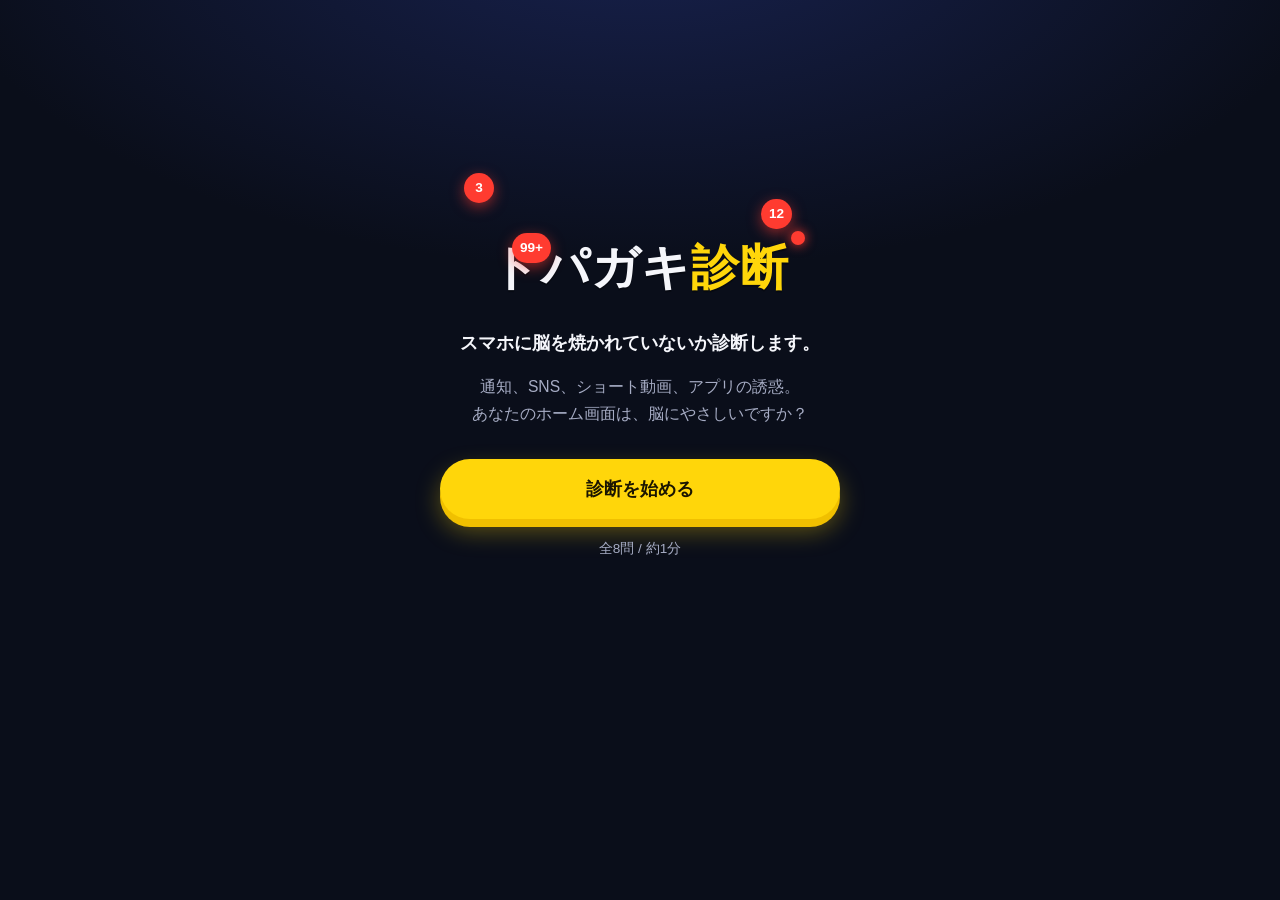
==== index.html @ aaf5a548 "ドパガキ診断: 初回リリース スマホ依存を診断する1ページ完結の診断サイト。  Co-Authored-By: Claude Opus 4.8 (1M context) <noreply@anthro" ====
<!DOCTYPE html>
<html lang="ja">
<head>
  <meta charset="UTF-8" />
  <meta name="viewport" content="width=device-width, initial-scale=1.0" />
  <title>ドパガキ診断 | スマホに脳を焼かれていないか診断</title>
  <meta name="description" content="スマホ依存・通知疲れ・SNS中毒・ドパミン過多を軽いノリで診断。8問であなたのホーム画面が脳にやさしいか診断します。" />
  <link rel="stylesheet" href="style.css" />
</head>
<body>
  <div class="phone-frame">
    <main class="app" id="app">

      <!-- スタート画面 -->
      <section class="screen screen--start is-active" id="screen-start">
        <div class="badge-deco" aria-hidden="true">
          <span class="badge badge--1">3</span>
          <span class="badge badge--2">12</span>
          <span class="badge badge--3">99+</span>
        </div>

        <h1 class="title">
          ドパガキ<span class="title__accent">診断</span>
        </h1>
        <p class="main-copy">スマホに脳を焼かれていないか診断します。</p>
        <p class="sub-copy">
          通知、SNS、ショート動画、アプリの誘惑。<br />
          あなたのホーム画面は、脳にやさしいですか？
        </p>

        <button class="btn btn--primary" id="start-btn" type="button">
          診断を始める
        </button>

        <p class="meta-note">全8問 / 約1分</p>
      </section>

      <!-- 質問画面 -->
      <section class="screen screen--quiz" id="screen-quiz" hidden>
        <div class="quiz-header">
          <div class="progress" role="progressbar" aria-label="診断の進捗" aria-valuemin="0" aria-valuemax="8" aria-valuenow="1">
            <div class="progress__bar" id="progress-bar"></div>
          </div>
          <p class="quiz-count">
            <span id="current-num">1</span> / <span id="total-num">8</span>
          </p>
        </div>

        <div class="card" id="question-card">
          <p class="card__q-label">Q<span id="q-label-num">1</span></p>
          <h2 class="card__question" id="question-text" aria-live="polite"></h2>

          <div class="options" id="options" role="group" aria-label="選択肢"></div>
        </div>
      </section>

      <!-- 結果画面 -->
      <section class="screen screen--result" id="screen-result" hidden>
        <div class="result-card" id="result-card">
          <p class="result-card__label">あなたは…</p>
          <h2 class="result-card__name" id="result-name"></h2>
          <p class="result-card__score">
            <span id="result-score">0</span><span class="result-card__score-max"> / 24点</span>
          </p>
          <p class="result-card__body" id="result-body"></p>

          <div class="advice">
            <h3 class="advice__title">📵 改善アドバイス</h3>
            <ul class="advice__list" id="advice-list"></ul>
          </div>
        </div>

        <div class="result-actions">
          <button class="btn btn--share" id="share-btn" type="button">
            Xで結果をシェア
          </button>
          <button class="btn btn--retry" id="retry-btn" type="button">
            もう一度診断する
          </button>
        </div>

        <p class="result-hash">#ドパガキ診断</p>
      </section>

    </main>
  </div>

  <script src="script.js"></script>
</body>
</html>
---- style.css ----
/* ============================================
   ドパガキ診断 - style.css
   スマホファースト / レスポンシブ
   ============================================ */

:root {
  --bg: #0a0e1a;          /* 黒〜濃いネイビー背景 */
  --bg-2: #111933;        /* カード背景 */
  --bg-3: #1a2547;        /* 一段明るいパネル */
  --accent: #ffd60a;      /* 黄色メインアクセント */
  --accent-dark: #f0c000;
  --danger: #ff3b30;      /* 赤い通知バッジ */
  --text: #f5f6fb;
  --text-dim: #a6acc4;
  --radius: 18px;
  --shadow: 0 10px 30px rgba(0, 0, 0, 0.45);
}

* {
  box-sizing: border-box;
  margin: 0;
  padding: 0;
}

html, body {
  height: 100%;
}

body {
  font-family: "Hiragino Kaku Gothic ProN", "Hiragino Sans", "Noto Sans JP",
    -apple-system, BlinkMacSystemFont, "Segoe UI", Roboto, sans-serif;
  background:
    radial-gradient(1200px 600px at 50% -10%, #182250 0%, transparent 60%),
    var(--bg);
  color: var(--text);
  min-height: 100%;
  display: flex;
  align-items: center;
  justify-content: center;
  padding: 16px;
  line-height: 1.7;
  -webkit-font-smoothing: antialiased;
}

/* スマホっぽい枠 */
.phone-frame {
  width: 100%;
  max-width: 440px;
}

.app {
  position: relative;
  width: 100%;
  min-height: 70vh;
}

/* ============================================
   画面切り替え
   ============================================ */
.screen {
  width: 100%;
}

.screen[hidden] {
  display: none;
}

@keyframes fadeUp {
  from { opacity: 0; transform: translateY(14px); }
  to   { opacity: 1; transform: translateY(0); }
}

.is-active,
.screen:not([hidden]) {
  animation: fadeUp 0.35s ease both;
}

/* ============================================
   スタート画面
   ============================================ */
.screen--start {
  text-align: center;
  padding: 28px 20px 36px;
  position: relative;
}

.badge-deco {
  position: relative;
  height: 0;
}

.badge {
  position: absolute;
  display: inline-flex;
  align-items: center;
  justify-content: center;
  min-width: 30px;
  height: 30px;
  padding: 0 8px;
  background: var(--danger);
  color: #fff;
  font-weight: 800;
  font-size: 0.85rem;
  border-radius: 999px;
  box-shadow: 0 4px 14px rgba(255, 59, 48, 0.55);
  animation: pop 2.4s ease-in-out infinite;
}

.badge--1 { left: 6%;  top: 10px;  animation-delay: 0s; }
.badge--2 { right: 12%; top: 36px;  animation-delay: 0.6s; }
.badge--3 { left: 18%; top: 70px;  animation-delay: 1.2s; }

@keyframes pop {
  0%, 100% { transform: scale(1); }
  50%      { transform: scale(1.18); }
}

.title {
  font-size: 2.6rem;
  font-weight: 900;
  letter-spacing: 0.02em;
  margin: 64px 0 18px;
  text-shadow: 0 2px 0 rgba(0, 0, 0, 0.3);
}

.title__accent {
  color: var(--accent);
  position: relative;
}

.title__accent::after {
  content: "";
  position: absolute;
  top: -10px;
  right: -16px;
  width: 14px;
  height: 14px;
  background: var(--danger);
  border-radius: 50%;
  box-shadow: 0 0 12px var(--danger);
}

.main-copy {
  font-size: 1.15rem;
  font-weight: 700;
  margin-bottom: 16px;
}

.sub-copy {
  font-size: 0.98rem;
  color: var(--text-dim);
  margin-bottom: 32px;
}

.meta-note {
  margin-top: 18px;
  font-size: 0.85rem;
  color: var(--text-dim);
}

/* ============================================
   ボタン共通
   ============================================ */
.btn {
  display: inline-block;
  width: 100%;
  border: none;
  border-radius: 999px;
  font-size: 1.1rem;
  font-weight: 800;
  padding: 18px 20px;
  cursor: pointer;
  transition: transform 0.08s ease, box-shadow 0.15s ease, background 0.15s ease;
  -webkit-tap-highlight-color: transparent;
}

.btn:active {
  transform: scale(0.96);
}

.btn:focus-visible {
  outline: 3px solid var(--accent);
  outline-offset: 3px;
}

.btn--primary {
  background: var(--accent);
  color: #1a1500;
  box-shadow: 0 8px 0 var(--accent-dark), 0 12px 24px rgba(255, 214, 10, 0.35);
}

.btn--primary:active {
  box-shadow: 0 2px 0 var(--accent-dark), 0 6px 14px rgba(255, 214, 10, 0.35);
}

/* ============================================
   質問画面
   ============================================ */
.screen--quiz {
  padding: 12px 8px;
}

.quiz-header {
  display: flex;
  align-items: center;
  gap: 12px;
  margin-bottom: 18px;
  padding: 0 8px;
}

.progress {
  flex: 1;
  height: 12px;
  background: var(--bg-3);
  border-radius: 999px;
  overflow: hidden;
}

.progress__bar {
  height: 100%;
  width: 12.5%;
  background: linear-gradient(90deg, var(--accent), #ff9f0a);
  border-radius: 999px;
  transition: width 0.35s ease;
}

.quiz-count {
  font-size: 0.95rem;
  font-weight: 800;
  color: var(--text-dim);
  white-space: nowrap;
}

.quiz-count #current-num {
  color: var(--accent);
  font-size: 1.2rem;
}

.card {
  background: var(--bg-2);
  border: 1px solid rgba(255, 255, 255, 0.06);
  border-radius: var(--radius);
  padding: 26px 20px 24px;
  box-shadow: var(--shadow);
}

.card__q-label {
  display: inline-block;
  background: var(--accent);
  color: #1a1500;
  font-weight: 900;
  font-size: 0.9rem;
  padding: 4px 14px;
  border-radius: 999px;
  margin-bottom: 16px;
}

.card__question {
  font-size: 1.3rem;
  font-weight: 800;
  line-height: 1.5;
  margin-bottom: 22px;
}

/* 選択肢 */
.options {
  display: flex;
  flex-direction: column;
  gap: 12px;
}

.option {
  width: 100%;
  text-align: left;
  background: var(--bg-3);
  color: var(--text);
  border: 2px solid transparent;
  border-radius: 14px;
  padding: 16px 16px;
  font-size: 1.02rem;
  font-weight: 600;
  line-height: 1.45;
  cursor: pointer;
  transition: transform 0.08s ease, border-color 0.15s ease,
    background 0.15s ease, box-shadow 0.15s ease;
  -webkit-tap-highlight-color: transparent;
}

.option:hover {
  border-color: rgba(255, 214, 10, 0.5);
}

.option:active,
.option.is-pressed {
  transform: scale(0.97);
  background: var(--accent);
  color: #1a1500;
  border-color: var(--accent);
  box-shadow: 0 6px 18px rgba(255, 214, 10, 0.4);
}

.option:focus-visible {
  outline: 3px solid var(--accent);
  outline-offset: 2px;
}

/* ============================================
   結果画面
   ============================================ */
.screen--result {
  padding: 12px 8px 24px;
}

.result-card {
  background: linear-gradient(160deg, var(--bg-2), #0d1430);
  border: 2px solid var(--accent);
  border-radius: var(--radius);
  padding: 28px 22px;
  box-shadow: 0 0 0 4px rgba(255, 214, 10, 0.08), var(--shadow);
  text-align: center;
}

.result-card__label {
  color: var(--text-dim);
  font-weight: 700;
  margin-bottom: 8px;
}

.result-card__name {
  font-size: 2rem;
  font-weight: 900;
  color: var(--accent);
  letter-spacing: 0.02em;
  margin-bottom: 12px;
  text-shadow: 0 2px 14px rgba(255, 214, 10, 0.4);
}

.result-card__score {
  font-size: 1.6rem;
  font-weight: 900;
  margin-bottom: 18px;
}

.result-card__score-max {
  font-size: 1rem;
  font-weight: 700;
  color: var(--text-dim);
}

.result-card__body {
  font-size: 1rem;
  text-align: left;
  color: var(--text);
  background: rgba(0, 0, 0, 0.25);
  border-radius: 12px;
  padding: 16px;
  margin-bottom: 22px;
}

.advice {
  text-align: left;
}

.advice__title {
  font-size: 1.05rem;
  font-weight: 800;
  margin-bottom: 12px;
  color: var(--accent);
}

.advice__list {
  list-style: none;
}

.advice__list li {
  position: relative;
  padding-left: 26px;
  margin-bottom: 10px;
  font-size: 0.96rem;
  color: var(--text);
}

.advice__list li::before {
  content: "✓";
  position: absolute;
  left: 0;
  top: 0;
  color: var(--danger);
  font-weight: 900;
}

.result-actions {
  display: flex;
  flex-direction: column;
  gap: 12px;
  margin-top: 22px;
}

.btn--share {
  background: #000;
  color: #fff;
  border: 2px solid #fff;
}

.btn--share:active {
  background: #1a1a1a;
}

.btn--retry {
  background: var(--bg-3);
  color: var(--text);
}

.result-hash {
  text-align: center;
  margin-top: 18px;
  font-weight: 800;
  color: var(--accent);
  letter-spacing: 0.04em;
}

/* ============================================
   レスポンシブ（やや大きい画面）
   ============================================ */
@media (min-width: 480px) {
  .title { font-size: 3rem; }
  .card__question { font-size: 1.4rem; }
}
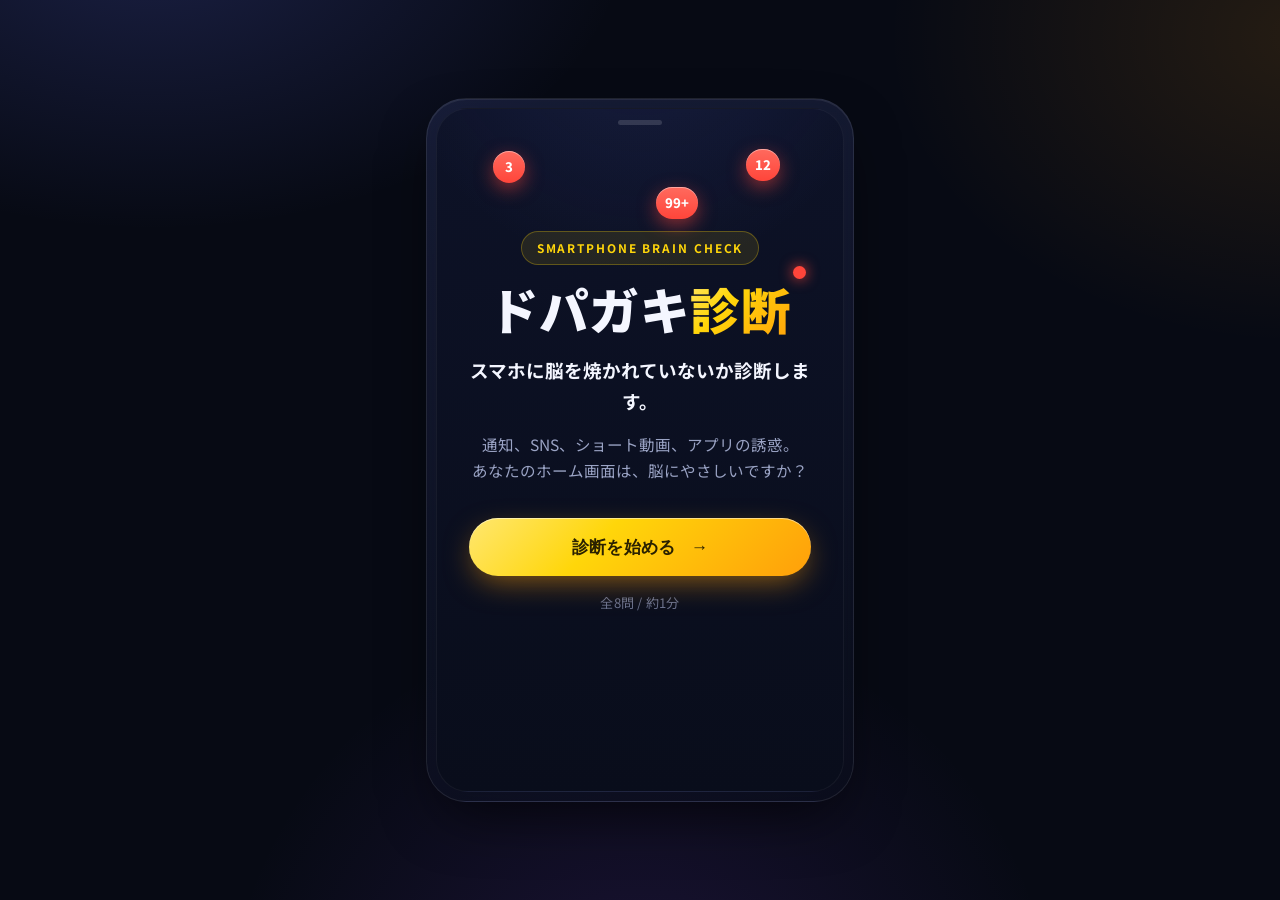
==== commit 2a2da7fa: "共有で結果画像を表示＋UI刷新＋僧侶の共有文を変更 - タイプ別シェアページ s/0-3.html を追加（結果画像OGPでSNSサムネ表示） - OGPカード og-result-*.jpg（120" ====
--- a/index.html
+++ b/index.html
@@ -5,6 +5,25 @@
   <meta name="viewport" content="width=device-width, initial-scale=1.0" />
   <title>ドパガキ診断 | スマホに脳を焼かれていないか診断</title>
   <meta name="description" content="スマホ依存・通知疲れ・SNS中毒・ドパミン過多を軽いノリで診断。8問であなたのホーム画面が脳にやさしいか診断します。" />
+
+  <!-- OGP / Twitterカード（SNSシェア時のサムネ表示） -->
+  <meta property="og:type" content="website" />
+  <meta property="og:title" content="ドパガキ診断 | スマホに脳を焼かれていないか診断" />
+  <meta property="og:description" content="通知、SNS、ショート動画、アプリの誘惑。あなたのホーム画面は、脳にやさしいですか？8問で診断。" />
+  <meta property="og:url" content="https://tmk4men.github.io/dopagaki-shindan/" />
+  <meta property="og:image" content="https://tmk4men.github.io/dopagaki-shindan/ogp.jpg" />
+  <meta property="og:image:type" content="image/jpeg" />
+  <meta property="og:image:width" content="1536" />
+  <meta property="og:image:height" content="1024" />
+  <meta property="og:site_name" content="ドパガキ診断" />
+  <meta name="twitter:card" content="summary_large_image" />
+  <meta name="twitter:title" content="ドパガキ診断 | スマホに脳を焼かれていないか診断" />
+  <meta name="twitter:description" content="通知、SNS、ショート動画、アプリの誘惑。あなたのホーム画面は、脳にやさしいですか？8問で診断。" />
+  <meta name="twitter:image" content="https://tmk4men.github.io/dopagaki-shindan/ogp.jpg" />
+
+  <link rel="preconnect" href="https://fonts.googleapis.com" />
+  <link rel="preconnect" href="https://fonts.gstatic.com" crossorigin />
+  <link href="https://fonts.googleapis.com/css2?family=Noto+Sans+JP:wght@400;500;700;900&display=swap" rel="stylesheet" />
   <link rel="stylesheet" href="style.css" />
 </head>
 <body>
@@ -19,6 +38,7 @@
           <span class="badge badge--3">99+</span>
         </div>
 
+        <span class="kicker">SMARTPHONE BRAIN CHECK</span>
         <h1 class="title">
           ドパガキ<span class="title__accent">診断</span>
         </h1>
@@ -47,6 +67,9 @@
         </div>
 
         <div class="card" id="question-card">
+          <button class="back-btn" id="back-btn" type="button" hidden aria-label="前の質問に戻る">
+            ← 戻る
+          </button>
           <p class="card__q-label">Q<span id="q-label-num">1</span></p>
           <h2 class="card__question" id="question-text" aria-live="polite"></h2>
 
@@ -56,22 +79,14 @@
 
       <!-- 結果画面 -->
       <section class="screen screen--result" id="screen-result" hidden>
-        <div class="result-card" id="result-card">
-          <p class="result-card__label">あなたは…</p>
-          <h2 class="result-card__name" id="result-name"></h2>
-          <p class="result-card__score">
-            <span id="result-score">0</span><span class="result-card__score-max"> / 24点</span>
-          </p>
-          <p class="result-card__body" id="result-body"></p>
-
-          <div class="advice">
-            <h3 class="advice__title">📵 改善アドバイス</h3>
-            <ul class="advice__list" id="advice-list"></ul>
-          </div>
+        <span class="result-type-tag" id="result-type-tag">YOUR TYPE</span>
+        <div class="result-image-wrap" id="result-card">
+          <img class="result-image" id="result-image" src="" alt="診断結果" />
         </div>
 
         <div class="result-actions">
           <button class="btn btn--share" id="share-btn" type="button">
+            <svg class="x-logo" viewBox="0 0 24 24" aria-hidden="true"><path d="M18.244 2.25h3.308l-7.227 8.26 8.502 11.24H16.17l-5.214-6.817L4.99 21.75H1.68l7.73-8.835L1.254 2.25H8.08l4.713 6.231zm-1.161 17.52h1.833L7.084 4.126H5.117z"/></svg>
             Xで結果をシェア
           </button>
           <button class="btn btn--retry" id="retry-btn" type="button">
--- a/style.css
+++ b/style.css
@@ -1,19 +1,33 @@
 /* ============================================
    ドパガキ診断 - style.css
-   スマホファースト / レスポンシブ
+   スマホファースト / プレミアムダークUI
    ============================================ */
 
 :root {
-  --bg: #0a0e1a;          /* 黒〜濃いネイビー背景 */
-  --bg-2: #111933;        /* カード背景 */
-  --bg-3: #1a2547;        /* 一段明るいパネル */
-  --accent: #ffd60a;      /* 黄色メインアクセント */
-  --accent-dark: #f0c000;
-  --danger: #ff3b30;      /* 赤い通知バッジ */
-  --text: #f5f6fb;
-  --text-dim: #a6acc4;
-  --radius: 18px;
-  --shadow: 0 10px 30px rgba(0, 0, 0, 0.45);
+  /* 背景・サーフェス */
+  --bg: #070a14;
+  --bg-soft: #0c1124;
+  --surface: rgba(255, 255, 255, 0.045);
+  --surface-2: rgba(255, 255, 255, 0.07);
+  --border: rgba(255, 255, 255, 0.09);
+  --border-strong: rgba(255, 255, 255, 0.16);
+
+  /* アクセント */
+  --accent: #ffd60a;
+  --accent-2: #ff9f0a;
+  --accent-grad: linear-gradient(135deg, #ffe770 0%, #ffd60a 38%, #ff9f0a 100%);
+  --danger: #ff453a;
+
+  /* テキスト */
+  --text: #f4f6ff;
+  --text-dim: #9aa3c4;
+  --text-mute: #69718f;
+
+  /* 形状・影 */
+  --radius: 22px;
+  --radius-sm: 15px;
+  --shadow: 0 24px 60px -18px rgba(0, 0, 0, 0.75);
+  --shadow-soft: 0 12px 32px -12px rgba(0, 0, 0, 0.6);
 }
 
 * {
@@ -22,36 +36,70 @@
   padding: 0;
 }
 
-html, body {
+html,
+body {
   height: 100%;
 }
 
 body {
-  font-family: "Hiragino Kaku Gothic ProN", "Hiragino Sans", "Noto Sans JP",
+  font-family: "Noto Sans JP", "Hiragino Kaku Gothic ProN", "Hiragino Sans",
     -apple-system, BlinkMacSystemFont, "Segoe UI", Roboto, sans-serif;
   background:
-    radial-gradient(1200px 600px at 50% -10%, #182250 0%, transparent 60%),
+    radial-gradient(820px 520px at 12% -8%, rgba(96, 110, 240, 0.22), transparent 58%),
+    radial-gradient(760px 560px at 102% 4%, rgba(255, 159, 10, 0.12), transparent 55%),
+    radial-gradient(700px 720px at 50% 116%, rgba(132, 68, 232, 0.16), transparent 60%),
     var(--bg);
+  background-attachment: fixed;
   color: var(--text);
   min-height: 100%;
   display: flex;
   align-items: center;
   justify-content: center;
-  padding: 16px;
+  padding: 20px 16px;
   line-height: 1.7;
   -webkit-font-smoothing: antialiased;
-}
-
-/* スマホっぽい枠 */
+  text-rendering: optimizeLegibility;
+}
+
+/* ============================================
+   端末風フレーム
+   ============================================ */
 .phone-frame {
   width: 100%;
-  max-width: 440px;
+  max-width: 428px;
+  padding: 9px;
+  border-radius: 40px;
+  background: linear-gradient(165deg, rgba(34, 42, 80, 0.55), rgba(10, 14, 28, 0.6));
+  border: 1px solid var(--border);
+  box-shadow: var(--shadow), inset 0 1px 0 rgba(255, 255, 255, 0.08);
+  -webkit-backdrop-filter: blur(22px);
+  backdrop-filter: blur(22px);
 }
 
 .app {
   position: relative;
   width: 100%;
-  min-height: 70vh;
+  min-height: 76vh;
+  padding: 26px 14px 16px;
+  border-radius: 32px;
+  background:
+    radial-gradient(120% 80% at 50% -20%, rgba(86, 98, 210, 0.16), transparent 55%),
+    linear-gradient(180deg, #0d1227 0%, #090d1b 100%);
+  border: 1px solid rgba(255, 255, 255, 0.05);
+  overflow: hidden;
+}
+
+/* 上部のつまみ（モダンなシート風） */
+.app::before {
+  content: "";
+  position: absolute;
+  top: 11px;
+  left: 50%;
+  transform: translateX(-50%);
+  width: 44px;
+  height: 5px;
+  border-radius: 999px;
+  background: rgba(255, 255, 255, 0.14);
 }
 
 /* ============================================
@@ -66,13 +114,19 @@
 }
 
 @keyframes fadeUp {
-  from { opacity: 0; transform: translateY(14px); }
-  to   { opacity: 1; transform: translateY(0); }
+  from {
+    opacity: 0;
+    transform: translateY(16px);
+  }
+  to {
+    opacity: 1;
+    transform: translateY(0);
+  }
 }
 
 .is-active,
 .screen:not([hidden]) {
-  animation: fadeUp 0.35s ease both;
+  animation: fadeUp 0.45s cubic-bezier(0.22, 0.9, 0.3, 1) both;
 }
 
 /* ============================================
@@ -80,10 +134,11 @@
    ============================================ */
 .screen--start {
   text-align: center;
-  padding: 28px 20px 36px;
-  position: relative;
-}
-
+  padding: 14px 18px 30px;
+  position: relative;
+}
+
+/* 通知バッジ風の浮遊デコ */
 .badge-deco {
   position: relative;
   height: 0;
@@ -94,68 +149,105 @@
   display: inline-flex;
   align-items: center;
   justify-content: center;
-  min-width: 30px;
-  height: 30px;
-  padding: 0 8px;
-  background: var(--danger);
+  min-width: 32px;
+  height: 32px;
+  padding: 0 9px;
+  background: linear-gradient(180deg, #ff6a5e, var(--danger));
   color: #fff;
   font-weight: 800;
-  font-size: 0.85rem;
+  font-size: 0.82rem;
   border-radius: 999px;
-  box-shadow: 0 4px 14px rgba(255, 59, 48, 0.55);
-  animation: pop 2.4s ease-in-out infinite;
-}
-
-.badge--1 { left: 6%;  top: 10px;  animation-delay: 0s; }
-.badge--2 { right: 12%; top: 36px;  animation-delay: 0.6s; }
-.badge--3 { left: 18%; top: 70px;  animation-delay: 1.2s; }
+  box-shadow: 0 6px 18px rgba(255, 69, 58, 0.5),
+    inset 0 1px 0 rgba(255, 255, 255, 0.4);
+  animation: pop 2.6s ease-in-out infinite;
+}
+
+.badge--1 {
+  left: 7%;
+  top: 2px;
+  animation-delay: 0s;
+}
+.badge--2 {
+  right: 9%;
+  top: 0;
+  animation-delay: 0.7s;
+}
+.badge--3 {
+  right: 33%;
+  top: 38px;
+  animation-delay: 1.4s;
+}
 
 @keyframes pop {
-  0%, 100% { transform: scale(1); }
-  50%      { transform: scale(1.18); }
+  0%,
+  100% {
+    transform: scale(1) translateY(0);
+  }
+  50% {
+    transform: scale(1.16) translateY(-3px);
+  }
+}
+
+.kicker {
+  display: inline-block;
+  margin-top: 82px;
+  padding: 6px 15px;
+  font-size: 0.74rem;
+  font-weight: 700;
+  letter-spacing: 0.16em;
+  color: var(--accent);
+  background: rgba(255, 214, 10, 0.1);
+  border: 1px solid rgba(255, 214, 10, 0.28);
+  border-radius: 999px;
 }
 
 .title {
-  font-size: 2.6rem;
+  font-size: 2.75rem;
   font-weight: 900;
-  letter-spacing: 0.02em;
-  margin: 64px 0 18px;
-  text-shadow: 0 2px 0 rgba(0, 0, 0, 0.3);
+  letter-spacing: 0.01em;
+  line-height: 1.1;
+  margin: 16px 0 18px;
 }
 
 .title__accent {
-  color: var(--accent);
-  position: relative;
+  position: relative;
+  background: var(--accent-grad);
+  -webkit-background-clip: text;
+  background-clip: text;
+  -webkit-text-fill-color: transparent;
+  color: transparent;
 }
 
 .title__accent::after {
   content: "";
   position: absolute;
-  top: -10px;
-  right: -16px;
-  width: 14px;
-  height: 14px;
+  top: -6px;
+  right: -15px;
+  width: 13px;
+  height: 13px;
   background: var(--danger);
   border-radius: 50%;
-  box-shadow: 0 0 12px var(--danger);
+  box-shadow: 0 0 14px var(--danger);
+  animation: pop 2.6s ease-in-out infinite;
 }
 
 .main-copy {
-  font-size: 1.15rem;
+  font-size: 1.16rem;
   font-weight: 700;
-  margin-bottom: 16px;
+  margin-bottom: 14px;
 }
 
 .sub-copy {
-  font-size: 0.98rem;
+  font-size: 0.97rem;
   color: var(--text-dim);
-  margin-bottom: 32px;
+  margin-bottom: 34px;
 }
 
 .meta-note {
-  margin-top: 18px;
-  font-size: 0.85rem;
-  color: var(--text-dim);
+  margin-top: 16px;
+  font-size: 0.82rem;
+  color: var(--text-mute);
+  letter-spacing: 0.02em;
 }
 
 /* ============================================
@@ -166,16 +258,18 @@
   width: 100%;
   border: none;
   border-radius: 999px;
-  font-size: 1.1rem;
+  font-size: 1.08rem;
   font-weight: 800;
-  padding: 18px 20px;
+  letter-spacing: 0.02em;
+  padding: 17px 20px;
   cursor: pointer;
-  transition: transform 0.08s ease, box-shadow 0.15s ease, background 0.15s ease;
+  transition: transform 0.12s cubic-bezier(0.3, 0.8, 0.3, 1),
+    box-shadow 0.2s ease, filter 0.2s ease;
   -webkit-tap-highlight-color: transparent;
 }
 
 .btn:active {
-  transform: scale(0.96);
+  transform: scale(0.965);
 }
 
 .btn:focus-visible {
@@ -184,119 +278,202 @@
 }
 
 .btn--primary {
-  background: var(--accent);
-  color: #1a1500;
-  box-shadow: 0 8px 0 var(--accent-dark), 0 12px 24px rgba(255, 214, 10, 0.35);
-}
-
-.btn--primary:active {
-  box-shadow: 0 2px 0 var(--accent-dark), 0 6px 14px rgba(255, 214, 10, 0.35);
+  position: relative;
+  color: #2a2100;
+  background: var(--accent-grad);
+  box-shadow: 0 10px 30px -6px rgba(255, 159, 10, 0.55),
+    inset 0 1px 0 rgba(255, 255, 255, 0.5);
+}
+
+.btn--primary::after {
+  content: "→";
+  margin-left: 10px;
+  font-weight: 900;
+}
+
+.btn--primary:hover {
+  filter: brightness(1.05);
+  box-shadow: 0 14px 38px -6px rgba(255, 159, 10, 0.7),
+    inset 0 1px 0 rgba(255, 255, 255, 0.5);
 }
 
 /* ============================================
    質問画面
    ============================================ */
 .screen--quiz {
-  padding: 12px 8px;
+  padding: 6px 6px 4px;
 }
 
 .quiz-header {
   display: flex;
   align-items: center;
-  gap: 12px;
-  margin-bottom: 18px;
-  padding: 0 8px;
+  gap: 13px;
+  margin-bottom: 20px;
+  padding: 0 6px;
 }
 
 .progress {
   flex: 1;
-  height: 12px;
-  background: var(--bg-3);
+  height: 10px;
+  background: rgba(255, 255, 255, 0.07);
   border-radius: 999px;
   overflow: hidden;
+  box-shadow: inset 0 1px 2px rgba(0, 0, 0, 0.4);
 }
 
 .progress__bar {
   height: 100%;
   width: 12.5%;
-  background: linear-gradient(90deg, var(--accent), #ff9f0a);
+  background: var(--accent-grad);
   border-radius: 999px;
-  transition: width 0.35s ease;
+  box-shadow: 0 0 12px rgba(255, 184, 10, 0.6);
+  transition: width 0.45s cubic-bezier(0.22, 0.9, 0.3, 1);
 }
 
 .quiz-count {
-  font-size: 0.95rem;
+  font-size: 0.92rem;
   font-weight: 800;
-  color: var(--text-dim);
+  color: var(--text-mute);
   white-space: nowrap;
 }
 
 .quiz-count #current-num {
   color: var(--accent);
-  font-size: 1.2rem;
+  font-size: 1.22rem;
 }
 
 .card {
-  background: var(--bg-2);
-  border: 1px solid rgba(255, 255, 255, 0.06);
+  position: relative;
+  background: linear-gradient(180deg, var(--surface-2), var(--surface));
+  border: 1px solid var(--border);
   border-radius: var(--radius);
-  padding: 26px 20px 24px;
-  box-shadow: var(--shadow);
+  padding: 24px 19px 22px;
+  box-shadow: var(--shadow-soft);
+  -webkit-backdrop-filter: blur(8px);
+  backdrop-filter: blur(8px);
+}
+
+/* 戻るボタン */
+.back-btn {
+  background: transparent;
+  border: none;
+  color: var(--text-mute);
+  font-size: 0.9rem;
+  font-weight: 700;
+  padding: 4px 4px 12px;
+  margin: -4px 0 2px;
+  cursor: pointer;
+  -webkit-tap-highlight-color: transparent;
+  transition: color 0.15s ease, transform 0.1s ease;
+}
+
+.back-btn[hidden] {
+  display: none;
+}
+
+.back-btn:hover {
+  color: var(--accent);
+}
+
+.back-btn:active {
+  transform: scale(0.94);
+}
+
+.back-btn:focus-visible {
+  outline: 3px solid var(--accent);
+  outline-offset: 2px;
+  border-radius: 8px;
 }
 
 .card__q-label {
   display: inline-block;
-  background: var(--accent);
-  color: #1a1500;
+  background: var(--accent-grad);
+  color: #2a2100;
   font-weight: 900;
-  font-size: 0.9rem;
-  padding: 4px 14px;
+  font-size: 0.86rem;
+  letter-spacing: 0.04em;
+  padding: 4px 15px;
   border-radius: 999px;
   margin-bottom: 16px;
+  box-shadow: 0 4px 14px -4px rgba(255, 159, 10, 0.6);
 }
 
 .card__question {
-  font-size: 1.3rem;
+  font-size: 1.32rem;
   font-weight: 800;
   line-height: 1.5;
   margin-bottom: 22px;
+  letter-spacing: 0.01em;
 }
 
 /* 選択肢 */
 .options {
   display: flex;
   flex-direction: column;
-  gap: 12px;
+  gap: 11px;
+  counter-reset: opt;
 }
 
 .option {
+  position: relative;
+  display: flex;
+  align-items: center;
+  gap: 13px;
   width: 100%;
   text-align: left;
-  background: var(--bg-3);
+  background: linear-gradient(180deg, rgba(255, 255, 255, 0.05), rgba(255, 255, 255, 0.018));
   color: var(--text);
-  border: 2px solid transparent;
-  border-radius: 14px;
-  padding: 16px 16px;
-  font-size: 1.02rem;
+  border: 1px solid var(--border);
+  border-radius: var(--radius-sm);
+  padding: 15px 16px;
+  font-size: 1rem;
   font-weight: 600;
   line-height: 1.45;
   cursor: pointer;
-  transition: transform 0.08s ease, border-color 0.15s ease,
-    background 0.15s ease, box-shadow 0.15s ease;
+  transition: transform 0.12s ease, border-color 0.18s ease,
+    background 0.18s ease, box-shadow 0.18s ease;
   -webkit-tap-highlight-color: transparent;
 }
 
+/* A/B/C/D マーカー */
+.option::before {
+  counter-increment: opt;
+  content: counter(opt, upper-alpha);
+  flex: 0 0 auto;
+  display: inline-flex;
+  align-items: center;
+  justify-content: center;
+  width: 27px;
+  height: 27px;
+  border-radius: 9px;
+  background: rgba(255, 255, 255, 0.08);
+  border: 1px solid var(--border);
+  font-size: 0.82rem;
+  font-weight: 800;
+  color: var(--text-dim);
+  transition: all 0.18s ease;
+}
+
 .option:hover {
-  border-color: rgba(255, 214, 10, 0.5);
+  border-color: rgba(255, 214, 10, 0.45);
+  background: linear-gradient(180deg, rgba(255, 214, 10, 0.08), rgba(255, 255, 255, 0.02));
+  transform: translateY(-1px);
 }
 
 .option:active,
 .option.is-pressed {
-  transform: scale(0.97);
-  background: var(--accent);
-  color: #1a1500;
-  border-color: var(--accent);
-  box-shadow: 0 6px 18px rgba(255, 214, 10, 0.4);
+  transform: scale(0.985);
+  background: var(--accent-grad);
+  color: #2a2100;
+  border-color: transparent;
+  box-shadow: 0 10px 26px -8px rgba(255, 159, 10, 0.6);
+}
+
+.option.is-pressed::before,
+.option:active::before {
+  background: rgba(42, 33, 0, 0.18);
+  border-color: transparent;
+  color: #2a2100;
 }
 
 .option:focus-visible {
@@ -308,121 +485,162 @@
    結果画面
    ============================================ */
 .screen--result {
-  padding: 12px 8px 24px;
-}
-
-.result-card {
-  background: linear-gradient(160deg, var(--bg-2), #0d1430);
-  border: 2px solid var(--accent);
+  padding: 6px 6px 18px;
+}
+
+.result-type-tag {
+  display: block;
+  text-align: center;
+  font-size: 0.78rem;
+  font-weight: 700;
+  letter-spacing: 0.14em;
+  color: var(--text-mute);
+  margin-bottom: 12px;
+}
+
+/* 結果画像（タイプごとの1枚絵） */
+.result-image-wrap {
+  position: relative;
   border-radius: var(--radius);
-  padding: 28px 22px;
-  box-shadow: 0 0 0 4px rgba(255, 214, 10, 0.08), var(--shadow);
-  text-align: center;
-}
-
-.result-card__label {
-  color: var(--text-dim);
-  font-weight: 700;
-  margin-bottom: 8px;
-}
-
-.result-card__name {
-  font-size: 2rem;
-  font-weight: 900;
-  color: var(--accent);
-  letter-spacing: 0.02em;
-  margin-bottom: 12px;
-  text-shadow: 0 2px 14px rgba(255, 214, 10, 0.4);
-}
-
-.result-card__score {
-  font-size: 1.6rem;
-  font-weight: 900;
-  margin-bottom: 18px;
-}
-
-.result-card__score-max {
-  font-size: 1rem;
-  font-weight: 700;
-  color: var(--text-dim);
-}
-
-.result-card__body {
-  font-size: 1rem;
-  text-align: left;
-  color: var(--text);
-  background: rgba(0, 0, 0, 0.25);
-  border-radius: 12px;
-  padding: 16px;
-  margin-bottom: 22px;
-}
-
-.advice {
-  text-align: left;
-}
-
-.advice__title {
-  font-size: 1.05rem;
-  font-weight: 800;
-  margin-bottom: 12px;
-  color: var(--accent);
-}
-
-.advice__list {
-  list-style: none;
-}
-
-.advice__list li {
-  position: relative;
-  padding-left: 26px;
-  margin-bottom: 10px;
-  font-size: 0.96rem;
-  color: var(--text);
-}
-
-.advice__list li::before {
-  content: "✓";
-  position: absolute;
-  left: 0;
-  top: 0;
-  color: var(--danger);
-  font-weight: 900;
+  overflow: hidden;
+  line-height: 0;
+  border: 1px solid var(--border-strong);
+  box-shadow: 0 0 0 1px rgba(255, 214, 10, 0.12),
+    0 0 50px -14px var(--type-glow, rgba(255, 214, 10, 0.5)), var(--shadow);
+  animation: resultPop 0.6s cubic-bezier(0.18, 1.4, 0.4, 1) both;
+}
+
+/* タイプ別グロー */
+.result-image-wrap[data-type="0"] { --type-glow: rgba(94, 234, 212, 0.55); }
+.result-image-wrap[data-type="1"] { --type-glow: rgba(125, 211, 252, 0.55); }
+.result-image-wrap[data-type="2"] { --type-glow: rgba(255, 184, 76, 0.6); }
+.result-image-wrap[data-type="3"] { --type-glow: rgba(255, 92, 92, 0.65); }
+
+.result-image {
+  display: block;
+  width: 100%;
+  height: auto;
+}
+
+@keyframes resultPop {
+  0% {
+    opacity: 0;
+    transform: scale(0.86) translateY(12px);
+  }
+  60% {
+    opacity: 1;
+    transform: scale(1.02);
+  }
+  100% {
+    opacity: 1;
+    transform: scale(1) translateY(0);
+  }
 }
 
 .result-actions {
   display: flex;
   flex-direction: column;
-  gap: 12px;
+  gap: 11px;
   margin-top: 22px;
 }
 
 .btn--share {
+  display: inline-flex;
+  align-items: center;
+  justify-content: center;
+  gap: 9px;
   background: #000;
   color: #fff;
-  border: 2px solid #fff;
-}
-
-.btn--share:active {
-  background: #1a1a1a;
+  border: 1px solid rgba(255, 255, 255, 0.22);
+  box-shadow: var(--shadow-soft);
+}
+
+.btn--share .x-logo {
+  width: 18px;
+  height: 18px;
+  fill: #fff;
+}
+
+.btn--share:hover {
+  background: #15151a;
+  border-color: rgba(255, 255, 255, 0.4);
 }
 
 .btn--retry {
-  background: var(--bg-3);
+  background: var(--surface-2);
   color: var(--text);
+  border: 1px solid var(--border);
+}
+
+.btn--retry:hover {
+  background: var(--surface);
+  border-color: var(--border-strong);
 }
 
 .result-hash {
   text-align: center;
   margin-top: 18px;
   font-weight: 800;
-  color: var(--accent);
-  letter-spacing: 0.04em;
+  font-size: 0.95rem;
+  letter-spacing: 0.05em;
+  background: var(--accent-grad);
+  -webkit-background-clip: text;
+  background-clip: text;
+  -webkit-text-fill-color: transparent;
+  color: transparent;
 }
 
 /* ============================================
    レスポンシブ（やや大きい画面）
    ============================================ */
 @media (min-width: 480px) {
-  .title { font-size: 3rem; }
-  .card__question { font-size: 1.4rem; }
-}
+  .title {
+    font-size: 3.1rem;
+  }
+  .card__question {
+    font-size: 1.42rem;
+  }
+}
+
+/* ============================================
+   シェア用ランディング（s/N.html）
+   ============================================ */
+.screen--share {
+  padding: 8px 8px 22px;
+  text-align: center;
+}
+
+.share-line {
+  font-size: 1.08rem;
+  font-weight: 800;
+  line-height: 1.55;
+  margin: 20px 6px 6px;
+  letter-spacing: 0.01em;
+}
+
+.share-sub {
+  font-size: 0.9rem;
+  color: var(--text-dim);
+  margin-bottom: 24px;
+}
+
+.share-cta {
+  text-align: left;
+}
+
+.share-foot {
+  margin-top: 16px;
+  font-size: 0.8rem;
+  color: var(--text-mute);
+}
+
+/* モーション控えめ設定を尊重 */
+@media (prefers-reduced-motion: reduce) {
+  *,
+  *::before,
+  *::after {
+    animation-duration: 0.001ms !important;
+    animation-iteration-count: 1 !important;
+    transition-duration: 0.001ms !important;
+  }
+}
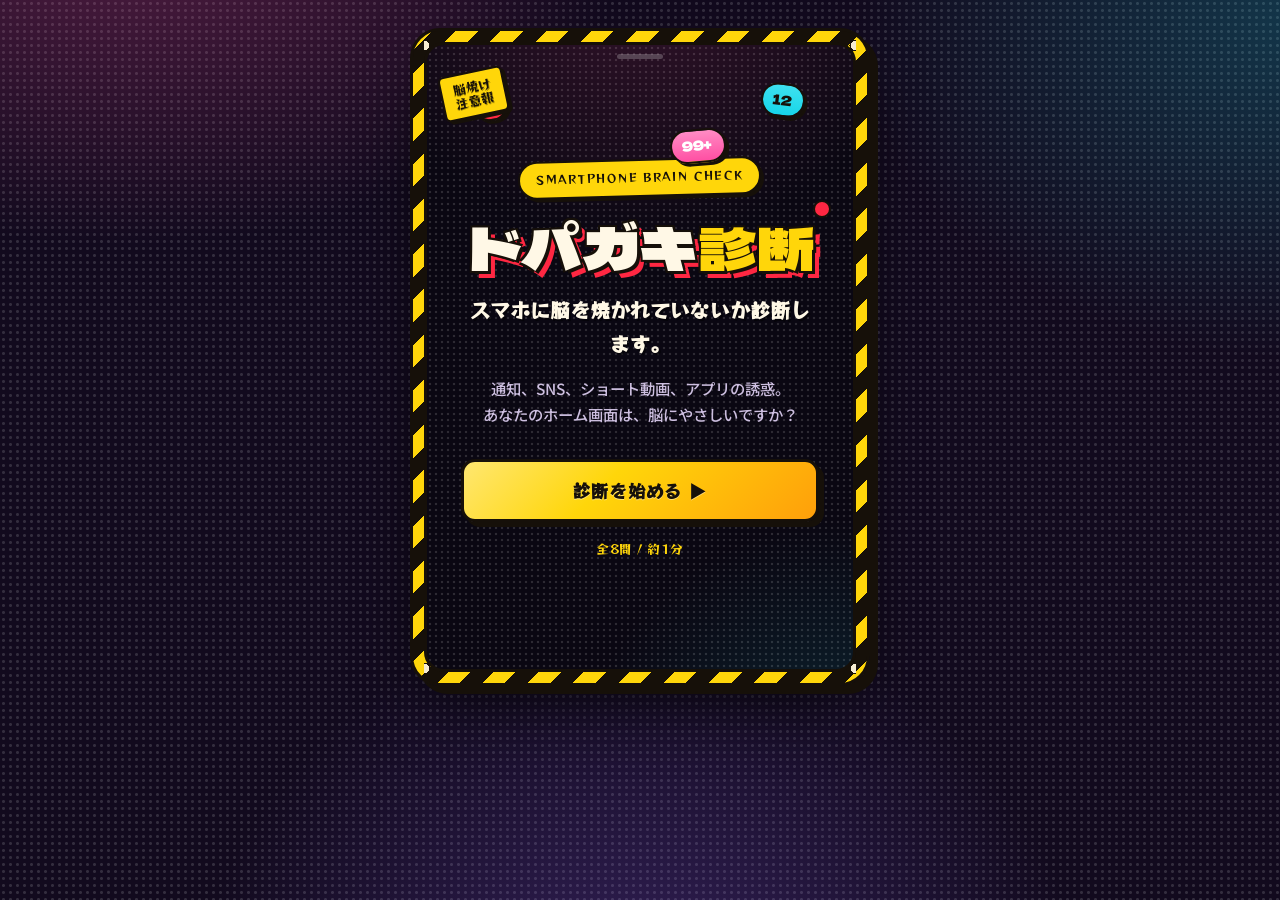
==== commit 470f2ad0: "結果画面にnote導線追加＋UIを劇画ハザード調に全面刷新＋レスポンシブ対応 - 「ドパガキ改善法はこちら」noteボタンを結果画面に追加 - 平面的UIを廃し、警告テープ・網点・厚塗りハードシャドウ" ====
--- a/index.html
+++ b/index.html
@@ -23,7 +23,7 @@
 
   <link rel="preconnect" href="https://fonts.googleapis.com" />
   <link rel="preconnect" href="https://fonts.gstatic.com" crossorigin />
-  <link href="https://fonts.googleapis.com/css2?family=Noto+Sans+JP:wght@400;500;700;900&display=swap" rel="stylesheet" />
+  <link href="https://fonts.googleapis.com/css2?family=Dela+Gothic+One&family=Reggae+One&family=RocknRoll+One&family=Noto+Sans+JP:wght@400;500;700;900&display=swap" rel="stylesheet" />
   <link rel="stylesheet" href="style.css" />
 </head>
 <body>
@@ -32,6 +32,7 @@
 
       <!-- スタート画面 -->
       <section class="screen screen--start is-active" id="screen-start">
+        <span class="stamp stamp--warn" aria-hidden="true">脳焼け<br />注意報</span>
         <div class="badge-deco" aria-hidden="true">
           <span class="badge badge--1">3</span>
           <span class="badge badge--2">12</span>
@@ -89,6 +90,9 @@
             <svg class="x-logo" viewBox="0 0 24 24" aria-hidden="true"><path d="M18.244 2.25h3.308l-7.227 8.26 8.502 11.24H16.17l-5.214-6.817L4.99 21.75H1.68l7.73-8.835L1.254 2.25H8.08l4.713 6.231zm-1.161 17.52h1.833L7.084 4.126H5.117z"/></svg>
             Xで結果をシェア
           </button>
+          <a class="btn btn--note" href="https://note.com/ktomo_dev/n/n840410a45bac" target="_blank" rel="noopener">
+            ドパガキ改善法はこちら
+          </a>
           <button class="btn btn--retry" id="retry-btn" type="button">
             もう一度診断する
           </button>
--- a/style.css
+++ b/style.css
@@ -1,33 +1,57 @@
 /* ============================================
    ドパガキ診断 - style.css
-   スマホファースト / プレミアムダークUI
+   劇画ハザード・ポップ / マンガ的マキシマリズム
+   ＝ ごちゃごちゃ・厚塗り・警告テープ・網点
    ============================================ */
 
 :root {
-  /* 背景・サーフェス */
-  --bg: #070a14;
-  --bg-soft: #0c1124;
-  --surface: rgba(255, 255, 255, 0.045);
-  --surface-2: rgba(255, 255, 255, 0.07);
-  --border: rgba(255, 255, 255, 0.09);
-  --border-strong: rgba(255, 255, 255, 0.16);
-
-  /* アクセント */
-  --accent: #ffd60a;
-  --accent-2: #ff9f0a;
-  --accent-grad: linear-gradient(135deg, #ffe770 0%, #ffd60a 38%, #ff9f0a 100%);
-  --danger: #ff453a;
-
-  /* テキスト */
-  --text: #f4f6ff;
-  --text-dim: #9aa3c4;
-  --text-mute: #69718f;
-
-  /* 形状・影 */
-  --radius: 22px;
-  --radius-sm: 15px;
-  --shadow: 0 24px 60px -18px rgba(0, 0, 0, 0.75);
-  --shadow-soft: 0 12px 32px -12px rgba(0, 0, 0, 0.6);
+  /* ---- インク&紙（マンガ誌面） ---- */
+  --ink: #161009;          /* 太い黒インク（warm black） */
+  --ink-soft: #2b2114;
+  --paper: #f6ecd2;        /* クリーム紙 */
+  --paper-2: #fff8e6;
+  --paper-line: #e3d4ad;
+
+  /* ---- どぎついポップ色 ---- */
+  --hazard: #ffd60a;       /* 警告イエロー */
+  --hazard-2: #ff9f0a;     /* オレンジ */
+  --red: #ff2742;          /* 警告レッド */
+  --red-deep: #c40d24;
+  --cyan: #16d6e8;         /* 電子シアン */
+  --pink: #ff4fa3;         /* どぱみんピンク */
+  --purple: #8b5cf6;
+  --lime: #b6ff3c;
+
+  --accent: var(--hazard);
+  --accent-grad: linear-gradient(135deg, #ffe770 0%, #ffd60a 40%, #ff9f0a 100%);
+
+  /* ---- ダーク画面（端末の中身） ---- */
+  --scr-bg: #0a0712;
+  --scr-bg-2: #140a1f;
+  --text: #fff7ea;
+  --text-dim: #cdbfe0;
+  --text-mute: #8d7fa6;
+
+  /* ---- 形・影（厚みのある劇画シャドウ） ---- */
+  --radius: 18px;
+  --radius-sm: 13px;
+  --line: 3px;                                 /* 太い輪郭線 */
+  --hard: 5px 5px 0 var(--ink);               /* ハードシャドウ（ステッカー感） */
+  --hard-lg: 8px 8px 0 var(--ink);
+
+  /* ---- 反復パターン素材 ---- */
+  --tape: repeating-linear-gradient(-45deg,
+      var(--hazard) 0 16px, var(--ink) 16px 32px);
+  --tape-red: repeating-linear-gradient(-45deg,
+      var(--red) 0 16px, #1a1208 16px 32px);
+  --halftone-dark: radial-gradient(rgba(255, 255, 255, 0.14) 1.3px, transparent 1.6px);
+  --halftone-ink: radial-gradient(rgba(22, 16, 9, 0.16) 1.3px, transparent 1.6px);
+
+  --font-display: "Dela Gothic One", "Noto Sans JP", sans-serif;
+  --font-accent: "Reggae One", "Noto Sans JP", sans-serif;
+  --font-pop: "RocknRoll One", "Noto Sans JP", sans-serif;
+  --font-body: "Noto Sans JP", "Hiragino Kaku Gothic ProN", "Hiragino Sans",
+    -apple-system, BlinkMacSystemFont, "Segoe UI", Roboto, sans-serif;
 }
 
 * {
@@ -38,90 +62,104 @@
 
 html,
 body {
-  height: 100%;
+  min-height: 100%;
 }
 
 body {
-  font-family: "Noto Sans JP", "Hiragino Kaku Gothic ProN", "Hiragino Sans",
-    -apple-system, BlinkMacSystemFont, "Segoe UI", Roboto, sans-serif;
-  background:
-    radial-gradient(820px 520px at 12% -8%, rgba(96, 110, 240, 0.22), transparent 58%),
-    radial-gradient(760px 560px at 102% 4%, rgba(255, 159, 10, 0.12), transparent 55%),
-    radial-gradient(700px 720px at 50% 116%, rgba(132, 68, 232, 0.16), transparent 60%),
-    var(--bg);
-  background-attachment: fixed;
+  font-family: var(--font-body);
   color: var(--text);
-  min-height: 100%;
+  line-height: 1.7;
+  -webkit-font-smoothing: antialiased;
+  text-rendering: optimizeLegibility;
+
   display: flex;
   align-items: center;
   justify-content: center;
-  padding: 20px 16px;
-  line-height: 1.7;
-  -webkit-font-smoothing: antialiased;
-  text-rendering: optimizeLegibility;
-}
-
-/* ============================================
-   端末風フレーム
+  padding: clamp(8px, 3vw, 28px);
+
+  /* どぎついマンガ背景：放射グロー＋網点＋ベタ */
+  background-color: #120a1e;
+  background-image:
+    radial-gradient(900px 600px at 10% -10%, rgba(255, 79, 163, 0.28), transparent 56%),
+    radial-gradient(820px 620px at 102% 2%, rgba(22, 214, 232, 0.22), transparent 55%),
+    radial-gradient(760px 760px at 50% 118%, rgba(139, 92, 246, 0.30), transparent 60%),
+    var(--halftone-dark);
+  background-size: auto, auto, auto, 7px 7px;
+  background-attachment: fixed;
+}
+
+/* ============================================
+   端末風フレーム ＝ 警告テープで縁取り
    ============================================ */
 .phone-frame {
+  position: relative;
   width: 100%;
-  max-width: 428px;
-  padding: 9px;
-  border-radius: 40px;
-  background: linear-gradient(165deg, rgba(34, 42, 80, 0.55), rgba(10, 14, 28, 0.6));
-  border: 1px solid var(--border);
-  box-shadow: var(--shadow), inset 0 1px 0 rgba(255, 255, 255, 0.08);
-  -webkit-backdrop-filter: blur(22px);
-  backdrop-filter: blur(22px);
-}
+  max-width: 430px;
+  padding: clamp(8px, 2.4vw, 11px);
+  border-radius: 30px;
+  background: var(--tape);            /* 黄×黒のハザードテープ */
+  border: var(--line) solid var(--ink);
+  box-shadow: var(--hard-lg),
+    0 30px 70px -20px rgba(0, 0, 0, 0.8);
+}
+
+/* フレーム上下のリベット風ドット（左右に振り分け） */
+.phone-frame::before,
+.phone-frame::after {
+  content: "";
+  position: absolute;
+  left: 11px;
+  right: 11px;
+  height: 11px;
+  z-index: 3;
+  pointer-events: none;
+  background:
+    radial-gradient(circle at left center, var(--paper) 0 5px, var(--ink) 5px 6.5px, transparent 6.5px),
+    radial-gradient(circle at right center, var(--paper) 0 5px, var(--ink) 5px 6.5px, transparent 6.5px);
+  background-repeat: no-repeat;
+}
+.phone-frame::before { top: 9px; }
+.phone-frame::after  { bottom: 9px; }
 
 .app {
   position: relative;
   width: 100%;
-  min-height: 76vh;
-  padding: 26px 14px 16px;
-  border-radius: 32px;
-  background:
-    radial-gradient(120% 80% at 50% -20%, rgba(86, 98, 210, 0.16), transparent 55%),
-    linear-gradient(180deg, #0d1227 0%, #090d1b 100%);
-  border: 1px solid rgba(255, 255, 255, 0.05);
+  min-height: 74vh;
+  padding: clamp(20px, 5vw, 28px) clamp(12px, 4vw, 18px) clamp(14px, 4vw, 20px);
+  border-radius: 20px;
+  border: var(--line) solid var(--ink);
   overflow: hidden;
-}
-
-/* 上部のつまみ（モダンなシート風） */
+  background-color: var(--scr-bg);
+  background-image:
+    radial-gradient(130% 90% at 50% -18%, rgba(255, 79, 163, 0.20), transparent 55%),
+    radial-gradient(120% 80% at 100% 120%, rgba(22, 214, 232, 0.16), transparent 55%),
+    var(--halftone-dark);
+  background-size: auto, auto, 6px 6px;
+}
+
+/* シート風つまみ */
 .app::before {
   content: "";
   position: absolute;
-  top: 11px;
+  top: 9px;
   left: 50%;
   transform: translateX(-50%);
-  width: 44px;
+  width: 46px;
   height: 5px;
   border-radius: 999px;
-  background: rgba(255, 255, 255, 0.14);
+  background: rgba(255, 255, 255, 0.22);
+  z-index: 2;
 }
 
 /* ============================================
    画面切り替え
    ============================================ */
-.screen {
-  width: 100%;
-}
-
-.screen[hidden] {
-  display: none;
-}
+.screen { width: 100%; }
+.screen[hidden] { display: none; }
 
 @keyframes fadeUp {
-  from {
-    opacity: 0;
-    transform: translateY(16px);
-  }
-  to {
-    opacity: 1;
-    transform: translateY(0);
-  }
+  from { opacity: 0; transform: translateY(18px); }
+  to   { opacity: 1; transform: translateY(0); }
 }
 
 .is-active,
@@ -129,16 +167,34 @@
   animation: fadeUp 0.45s cubic-bezier(0.22, 0.9, 0.3, 1) both;
 }
 
+/* ステッカー風の斜めスタンプ（共通） */
+.stamp {
+  position: absolute;
+  z-index: 5;
+  font-family: var(--font-accent);
+  font-size: 0.82rem;
+  line-height: 1.05;
+  text-align: center;
+  color: var(--paper);
+  background: var(--red);
+  padding: 7px 11px;
+  border: 2.5px solid var(--ink);
+  border-radius: 6px;
+  box-shadow: 3px 3px 0 var(--ink);
+  text-shadow: 0 1px 0 rgba(0, 0, 0, 0.35);
+  pointer-events: none;
+}
+
 /* ============================================
    スタート画面
    ============================================ */
 .screen--start {
   text-align: center;
-  padding: 14px 18px 30px;
-  position: relative;
-}
-
-/* 通知バッジ風の浮遊デコ */
+  padding: clamp(8px, 3vw, 16px) clamp(6px, 3vw, 16px) 30px;
+  position: relative;
+}
+
+/* 通知バッジ風の浮遊デコ（ごちゃごちゃ感の主役） */
 .badge-deco {
   position: relative;
   height: 0;
@@ -149,268 +205,289 @@
   display: inline-flex;
   align-items: center;
   justify-content: center;
-  min-width: 32px;
-  height: 32px;
-  padding: 0 9px;
-  background: linear-gradient(180deg, #ff6a5e, var(--danger));
+  min-width: 34px;
+  height: 34px;
+  padding: 0 10px;
+  font-family: var(--font-display);
+  font-size: 0.86rem;
   color: #fff;
-  font-weight: 800;
-  font-size: 0.82rem;
-  border-radius: 999px;
-  box-shadow: 0 6px 18px rgba(255, 69, 58, 0.5),
-    inset 0 1px 0 rgba(255, 255, 255, 0.4);
+  background: linear-gradient(180deg, #ff6a5e, var(--red));
+  border: 2.5px solid var(--ink);
+  border-radius: 999px;
+  box-shadow: 3px 3px 0 var(--ink);
   animation: pop 2.6s ease-in-out infinite;
-}
-
-.badge--1 {
-  left: 7%;
-  top: 2px;
-  animation-delay: 0s;
-}
-.badge--2 {
-  right: 9%;
-  top: 0;
-  animation-delay: 0.7s;
-}
-.badge--3 {
-  right: 33%;
-  top: 38px;
-  animation-delay: 1.4s;
-}
+  z-index: 4;
+}
+
+.badge--1 { left: 3%;  top: -2px; transform: rotate(-8deg); animation-delay: 0s; }
+.badge--2 { right: 4%; top: -6px; transform: rotate(7deg);  animation-delay: 0.7s;
+  background: linear-gradient(180deg, #3ee0ef, var(--cyan)); color: var(--ink); }
+.badge--3 { right: 26%; top: 40px; transform: rotate(-5deg); animation-delay: 1.4s;
+  background: linear-gradient(180deg, #ff8cc4, var(--pink)); }
 
 @keyframes pop {
-  0%,
-  100% {
-    transform: scale(1) translateY(0);
-  }
-  50% {
-    transform: scale(1.16) translateY(-3px);
-  }
+  0%, 100% { transform: scale(1) translateY(0) rotate(var(--rot, 0deg)); }
+  50%      { transform: scale(1.16) translateY(-3px) rotate(var(--rot, 0deg)); }
+}
+
+/* スタート左上の警告スタンプ */
+.screen--start .stamp--warn {
+  top: -2px;
+  left: -4px;
+  transform: rotate(-12deg);
+  background: var(--hazard);
+  color: var(--ink);
 }
 
 .kicker {
   display: inline-block;
-  margin-top: 82px;
-  padding: 6px 15px;
-  font-size: 0.74rem;
-  font-weight: 700;
-  letter-spacing: 0.16em;
-  color: var(--accent);
-  background: rgba(255, 214, 10, 0.1);
-  border: 1px solid rgba(255, 214, 10, 0.28);
-  border-radius: 999px;
+  margin-top: 70px;
+  padding: 7px 16px;
+  font-family: var(--font-accent);
+  font-size: 0.72rem;
+  letter-spacing: 0.12em;
+  color: var(--ink);
+  background: var(--hazard);
+  border: 2.5px solid var(--ink);
+  border-radius: 999px;
+  box-shadow: 3px 3px 0 var(--ink);
+  transform: rotate(-1.5deg);
 }
 
 .title {
-  font-size: 2.75rem;
-  font-weight: 900;
-  letter-spacing: 0.01em;
-  line-height: 1.1;
-  margin: 16px 0 18px;
+  font-family: var(--font-display);
+  font-size: clamp(2.6rem, 13vw, 3.6rem);
+  font-weight: 400;
+  line-height: 1.02;
+  letter-spacing: 0.005em;
+  margin: 20px 0 18px;
+  color: var(--paper-2);
+  /* 多重アウトラインで劇画タイトル */
+  text-shadow:
+    3px 3px 0 var(--ink),
+    -2px -2px 0 var(--ink),
+    2px -2px 0 var(--ink),
+    -2px 2px 0 var(--ink),
+    7px 7px 0 var(--red);
 }
 
 .title__accent {
-  position: relative;
-  background: var(--accent-grad);
-  -webkit-background-clip: text;
-  background-clip: text;
-  -webkit-text-fill-color: transparent;
-  color: transparent;
+  color: var(--hazard);
+  position: relative;
 }
 
 .title__accent::after {
   content: "";
   position: absolute;
-  top: -6px;
-  right: -15px;
-  width: 13px;
-  height: 13px;
-  background: var(--danger);
+  top: -4px;
+  right: -16px;
+  width: 14px;
+  height: 14px;
+  background: var(--red);
+  border: 2.5px solid var(--ink);
   border-radius: 50%;
-  box-shadow: 0 0 14px var(--danger);
   animation: pop 2.6s ease-in-out infinite;
 }
 
 .main-copy {
-  font-size: 1.16rem;
+  font-family: var(--font-pop);
+  font-size: clamp(1.06rem, 4.6vw, 1.24rem);
   font-weight: 700;
   margin-bottom: 14px;
+  color: var(--paper-2);
+  text-shadow: 2px 2px 0 rgba(0, 0, 0, 0.5);
 }
 
 .sub-copy {
-  font-size: 0.97rem;
+  font-size: 0.96rem;
+  font-weight: 500;
   color: var(--text-dim);
-  margin-bottom: 34px;
+  margin-bottom: 32px;
 }
 
 .meta-note {
   margin-top: 16px;
-  font-size: 0.82rem;
-  color: var(--text-mute);
-  letter-spacing: 0.02em;
-}
-
-/* ============================================
-   ボタン共通
+  font-family: var(--font-accent);
+  font-size: 0.8rem;
+  color: var(--hazard);
+  letter-spacing: 0.04em;
+}
+
+/* ============================================
+   ボタン共通 ＝ 厚塗りステッカーボタン
    ============================================ */
 .btn {
   display: inline-block;
   width: 100%;
-  border: none;
-  border-radius: 999px;
-  font-size: 1.08rem;
-  font-weight: 800;
+  font-family: var(--font-pop);
+  font-size: clamp(1rem, 4.4vw, 1.1rem);
+  font-weight: 700;
   letter-spacing: 0.02em;
-  padding: 17px 20px;
+  padding: 16px 20px;
   cursor: pointer;
-  transition: transform 0.12s cubic-bezier(0.3, 0.8, 0.3, 1),
-    box-shadow 0.2s ease, filter 0.2s ease;
+  border: var(--line) solid var(--ink);
+  border-radius: 14px;
+  box-shadow: var(--hard);
+  transition: transform 0.1s cubic-bezier(0.3, 0.8, 0.3, 1),
+    box-shadow 0.1s ease, filter 0.2s ease;
   -webkit-tap-highlight-color: transparent;
 }
 
+.btn:hover { filter: brightness(1.04); }
+
+/* 押すと沈み込んでハードシャドウが消える */
 .btn:active {
-  transform: scale(0.965);
+  transform: translate(4px, 4px);
+  box-shadow: 1px 1px 0 var(--ink);
 }
 
 .btn:focus-visible {
-  outline: 3px solid var(--accent);
+  outline: 3px dashed var(--ink);
   outline-offset: 3px;
 }
 
 .btn--primary {
   position: relative;
-  color: #2a2100;
+  color: var(--ink);
   background: var(--accent-grad);
-  box-shadow: 0 10px 30px -6px rgba(255, 159, 10, 0.55),
-    inset 0 1px 0 rgba(255, 255, 255, 0.5);
+  text-shadow: 0 1px 0 rgba(255, 255, 255, 0.45);
 }
 
 .btn--primary::after {
-  content: "→";
-  margin-left: 10px;
-  font-weight: 900;
-}
-
-.btn--primary:hover {
-  filter: brightness(1.05);
-  box-shadow: 0 14px 38px -6px rgba(255, 159, 10, 0.7),
-    inset 0 1px 0 rgba(255, 255, 255, 0.5);
+  content: " ▶";
+  font-family: var(--font-display);
 }
 
 /* ============================================
    質問画面
    ============================================ */
-.screen--quiz {
-  padding: 6px 6px 4px;
-}
+.screen--quiz { padding: 4px 2px 4px; }
 
 .quiz-header {
   display: flex;
   align-items: center;
-  gap: 13px;
-  margin-bottom: 20px;
-  padding: 0 6px;
+  gap: 12px;
+  margin: 6px 0 18px;
+  padding: 0 4px;
 }
 
 .progress {
   flex: 1;
-  height: 10px;
-  background: rgba(255, 255, 255, 0.07);
+  height: 16px;
+  background: var(--scr-bg-2);
+  border: 2.5px solid var(--ink);
   border-radius: 999px;
   overflow: hidden;
-  box-shadow: inset 0 1px 2px rgba(0, 0, 0, 0.4);
+  box-shadow: inset 0 2px 3px rgba(0, 0, 0, 0.5);
 }
 
 .progress__bar {
   height: 100%;
   width: 12.5%;
   background: var(--accent-grad);
-  border-radius: 999px;
-  box-shadow: 0 0 12px rgba(255, 184, 10, 0.6);
+  background-image: var(--accent-grad),
+    repeating-linear-gradient(45deg, rgba(255, 255, 255, 0.25) 0 6px, transparent 6px 12px);
+  border-radius: 999px;
   transition: width 0.45s cubic-bezier(0.22, 0.9, 0.3, 1);
 }
 
 .quiz-count {
-  font-size: 0.92rem;
-  font-weight: 800;
-  color: var(--text-mute);
+  font-family: var(--font-display);
+  font-size: 0.86rem;
+  color: var(--text-dim);
   white-space: nowrap;
 }
 
 .quiz-count #current-num {
-  color: var(--accent);
-  font-size: 1.22rem;
+  color: var(--hazard);
+  font-size: 1.3rem;
+  text-shadow: 2px 2px 0 var(--ink);
 }
 
 .card {
   position: relative;
-  background: linear-gradient(180deg, var(--surface-2), var(--surface));
-  border: 1px solid var(--border);
+  background-color: var(--paper);
+  background-image: var(--halftone-ink);
+  background-size: 7px 7px;
+  border: var(--line) solid var(--ink);
   border-radius: var(--radius);
-  padding: 24px 19px 22px;
-  box-shadow: var(--shadow-soft);
-  -webkit-backdrop-filter: blur(8px);
-  backdrop-filter: blur(8px);
+  padding: 22px 18px 22px;
+  box-shadow: var(--hard-lg);
+  color: var(--ink);
+}
+
+/* カード上辺の警告テープ帯 */
+.card::before {
+  content: "";
+  position: absolute;
+  top: -3px;
+  left: 24px;
+  right: 24px;
+  height: 8px;
+  background: var(--tape);
+  border: 2.5px solid var(--ink);
+  border-radius: 999px;
+  transform: rotate(-1deg);
 }
 
 /* 戻るボタン */
 .back-btn {
-  background: transparent;
-  border: none;
-  color: var(--text-mute);
-  font-size: 0.9rem;
+  background: var(--paper-2);
+  border: 2.5px solid var(--ink);
+  color: var(--ink);
+  font-family: var(--font-pop);
+  font-size: 0.84rem;
   font-weight: 700;
-  padding: 4px 4px 12px;
-  margin: -4px 0 2px;
+  padding: 5px 12px;
+  margin: 4px 0 14px;
+  border-radius: 999px;
+  box-shadow: 2px 2px 0 var(--ink);
   cursor: pointer;
   -webkit-tap-highlight-color: transparent;
-  transition: color 0.15s ease, transform 0.1s ease;
-}
-
-.back-btn[hidden] {
-  display: none;
-}
-
-.back-btn:hover {
-  color: var(--accent);
-}
+  transition: transform 0.1s ease, box-shadow 0.1s ease;
+}
+
+.back-btn[hidden] { display: none; }
 
 .back-btn:active {
-  transform: scale(0.94);
+  transform: translate(2px, 2px);
+  box-shadow: 0 0 0 var(--ink);
 }
 
 .back-btn:focus-visible {
-  outline: 3px solid var(--accent);
+  outline: 3px dashed var(--ink);
   outline-offset: 2px;
-  border-radius: 8px;
 }
 
 .card__q-label {
   display: inline-block;
-  background: var(--accent-grad);
-  color: #2a2100;
-  font-weight: 900;
-  font-size: 0.86rem;
-  letter-spacing: 0.04em;
-  padding: 4px 15px;
+  font-family: var(--font-display);
+  background: var(--red);
+  color: var(--paper-2);
+  font-size: 0.9rem;
+  letter-spacing: 0.02em;
+  padding: 5px 16px;
+  border: 2.5px solid var(--ink);
   border-radius: 999px;
   margin-bottom: 16px;
-  box-shadow: 0 4px 14px -4px rgba(255, 159, 10, 0.6);
+  box-shadow: 3px 3px 0 var(--ink);
+  transform: rotate(-2deg);
 }
 
 .card__question {
-  font-size: 1.32rem;
-  font-weight: 800;
-  line-height: 1.5;
-  margin-bottom: 22px;
-  letter-spacing: 0.01em;
-}
-
-/* 選択肢 */
+  font-family: var(--font-pop);
+  font-size: clamp(1.24rem, 5.4vw, 1.46rem);
+  font-weight: 700;
+  line-height: 1.45;
+  margin-bottom: 20px;
+  color: var(--ink);
+}
+
+/* 選択肢 ＝ 紙のシールボタン */
 .options {
   display: flex;
   flex-direction: column;
-  gap: 11px;
+  gap: 12px;
   counter-reset: opt;
 }
 
@@ -421,21 +498,23 @@
   gap: 13px;
   width: 100%;
   text-align: left;
-  background: linear-gradient(180deg, rgba(255, 255, 255, 0.05), rgba(255, 255, 255, 0.018));
-  color: var(--text);
-  border: 1px solid var(--border);
+  background: var(--paper-2);
+  color: var(--ink);
+  border: 2.5px solid var(--ink);
   border-radius: var(--radius-sm);
-  padding: 15px 16px;
-  font-size: 1rem;
+  padding: 14px 15px;
+  font-family: var(--font-body);
+  font-size: clamp(0.95rem, 4vw, 1.02rem);
   font-weight: 600;
-  line-height: 1.45;
+  line-height: 1.4;
   cursor: pointer;
-  transition: transform 0.12s ease, border-color 0.18s ease,
-    background 0.18s ease, box-shadow 0.18s ease;
+  box-shadow: 3px 3px 0 var(--ink);
+  transition: transform 0.1s ease, box-shadow 0.1s ease,
+    background 0.15s ease, color 0.15s ease;
   -webkit-tap-highlight-color: transparent;
 }
 
-/* A/B/C/D マーカー */
+/* A/B/C/D マーカー（ベタ塗りタブ） */
 .option::before {
   counter-increment: opt;
   content: counter(opt, upper-alpha);
@@ -443,41 +522,38 @@
   display: inline-flex;
   align-items: center;
   justify-content: center;
-  width: 27px;
-  height: 27px;
-  border-radius: 9px;
-  background: rgba(255, 255, 255, 0.08);
-  border: 1px solid var(--border);
-  font-size: 0.82rem;
-  font-weight: 800;
-  color: var(--text-dim);
-  transition: all 0.18s ease;
+  width: 30px;
+  height: 30px;
+  border-radius: 8px;
+  background: var(--ink);
+  color: var(--hazard);
+  font-family: var(--font-display);
+  font-size: 0.86rem;
+  transition: all 0.15s ease;
 }
 
 .option:hover {
-  border-color: rgba(255, 214, 10, 0.45);
-  background: linear-gradient(180deg, rgba(255, 214, 10, 0.08), rgba(255, 255, 255, 0.02));
-  transform: translateY(-1px);
+  transform: translate(-1px, -1px);
+  box-shadow: 5px 5px 0 var(--ink);
+  background: #fffdf2;
 }
 
 .option:active,
 .option.is-pressed {
-  transform: scale(0.985);
-  background: var(--accent-grad);
-  color: #2a2100;
-  border-color: transparent;
-  box-shadow: 0 10px 26px -8px rgba(255, 159, 10, 0.6);
+  transform: translate(3px, 3px);
+  background: var(--hazard);
+  color: var(--ink);
+  box-shadow: 0 0 0 var(--ink);
 }
 
 .option.is-pressed::before,
 .option:active::before {
-  background: rgba(42, 33, 0, 0.18);
-  border-color: transparent;
-  color: #2a2100;
+  background: var(--red);
+  color: var(--paper-2);
 }
 
 .option:focus-visible {
-  outline: 3px solid var(--accent);
+  outline: 3px dashed var(--ink);
   outline-offset: 2px;
 }
 
@@ -485,17 +561,25 @@
    結果画面
    ============================================ */
 .screen--result {
-  padding: 6px 6px 18px;
+  padding: 4px 2px 18px;
+  position: relative;
 }
 
 .result-type-tag {
   display: block;
+  width: fit-content;
+  margin: 4px auto 14px;
   text-align: center;
-  font-size: 0.78rem;
-  font-weight: 700;
-  letter-spacing: 0.14em;
-  color: var(--text-mute);
-  margin-bottom: 12px;
+  font-family: var(--font-accent);
+  font-size: 0.8rem;
+  letter-spacing: 0.04em;
+  color: var(--ink);
+  background: var(--hazard);
+  padding: 6px 16px;
+  border: 2.5px solid var(--ink);
+  border-radius: 999px;
+  box-shadow: 3px 3px 0 var(--ink);
+  transform: rotate(-1.5deg);
 }
 
 /* 結果画像（タイプごとの1枚絵） */
@@ -504,43 +588,29 @@
   border-radius: var(--radius);
   overflow: hidden;
   line-height: 0;
-  border: 1px solid var(--border-strong);
-  box-shadow: 0 0 0 1px rgba(255, 214, 10, 0.12),
-    0 0 50px -14px var(--type-glow, rgba(255, 214, 10, 0.5)), var(--shadow);
+  border: var(--line) solid var(--ink);
+  box-shadow: var(--hard-lg),
+    0 0 46px -10px var(--type-glow, rgba(255, 214, 10, 0.5));
   animation: resultPop 0.6s cubic-bezier(0.18, 1.4, 0.4, 1) both;
 }
 
-/* タイプ別グロー */
-.result-image-wrap[data-type="0"] { --type-glow: rgba(94, 234, 212, 0.55); }
-.result-image-wrap[data-type="1"] { --type-glow: rgba(125, 211, 252, 0.55); }
-.result-image-wrap[data-type="2"] { --type-glow: rgba(255, 184, 76, 0.6); }
-.result-image-wrap[data-type="3"] { --type-glow: rgba(255, 92, 92, 0.65); }
-
-.result-image {
-  display: block;
-  width: 100%;
-  height: auto;
-}
+.result-image-wrap[data-type="0"] { --type-glow: rgba(94, 234, 212, 0.6); }
+.result-image-wrap[data-type="1"] { --type-glow: rgba(125, 211, 252, 0.6); }
+.result-image-wrap[data-type="2"] { --type-glow: rgba(255, 184, 76, 0.65); }
+.result-image-wrap[data-type="3"] { --type-glow: rgba(255, 92, 92, 0.7); }
+
+.result-image { display: block; width: 100%; height: auto; }
 
 @keyframes resultPop {
-  0% {
-    opacity: 0;
-    transform: scale(0.86) translateY(12px);
-  }
-  60% {
-    opacity: 1;
-    transform: scale(1.02);
-  }
-  100% {
-    opacity: 1;
-    transform: scale(1) translateY(0);
-  }
+  0%   { opacity: 0; transform: scale(0.86) translateY(12px) rotate(-2deg); }
+  60%  { opacity: 1; transform: scale(1.02) rotate(1deg); }
+  100% { opacity: 1; transform: scale(1) translateY(0) rotate(0); }
 }
 
 .result-actions {
   display: flex;
   flex-direction: column;
-  gap: 11px;
+  gap: 12px;
   margin-top: 22px;
 }
 
@@ -549,89 +619,118 @@
   align-items: center;
   justify-content: center;
   gap: 9px;
-  background: #000;
+  background: var(--ink);
   color: #fff;
-  border: 1px solid rgba(255, 255, 255, 0.22);
-  box-shadow: var(--shadow-soft);
-}
-
-.btn--share .x-logo {
-  width: 18px;
-  height: 18px;
-  fill: #fff;
-}
-
-.btn--share:hover {
-  background: #15151a;
-  border-color: rgba(255, 255, 255, 0.4);
+}
+
+.btn--share .x-logo { width: 18px; height: 18px; fill: #fff; }
+
+/* note記事への導線（緑のステッカー＋NEWバッジ） */
+.btn--note {
+  position: relative;
+  text-align: center;
+  background: linear-gradient(180deg, #4be3c6, #18b89c);
+  color: var(--ink);
+  text-shadow: 0 1px 0 rgba(255, 255, 255, 0.4);
+}
+
+.btn--note::before {
+  content: "📒";
+  margin-right: 8px;
+}
+
+.btn--note::after {
+  content: "NEW";
+  position: absolute;
+  top: -10px;
+  right: -8px;
+  font-family: var(--font-display);
+  font-size: 0.62rem;
+  color: #fff;
+  background: var(--red);
+  padding: 3px 7px;
+  border: 2.5px solid var(--ink);
+  border-radius: 999px;
+  box-shadow: 2px 2px 0 var(--ink);
+  transform: rotate(10deg);
 }
 
 .btn--retry {
-  background: var(--surface-2);
-  color: var(--text);
-  border: 1px solid var(--border);
-}
-
-.btn--retry:hover {
-  background: var(--surface);
-  border-color: var(--border-strong);
+  background: var(--paper-2);
+  color: var(--ink);
 }
 
 .result-hash {
   text-align: center;
   margin-top: 18px;
-  font-weight: 800;
-  font-size: 0.95rem;
-  letter-spacing: 0.05em;
-  background: var(--accent-grad);
-  -webkit-background-clip: text;
-  background-clip: text;
-  -webkit-text-fill-color: transparent;
-  color: transparent;
-}
-
-/* ============================================
-   レスポンシブ（やや大きい画面）
-   ============================================ */
-@media (min-width: 480px) {
-  .title {
-    font-size: 3.1rem;
-  }
-  .card__question {
-    font-size: 1.42rem;
-  }
+  font-family: var(--font-display);
+  font-size: 1rem;
+  letter-spacing: 0.03em;
+  color: var(--hazard);
+  text-shadow: 2px 2px 0 var(--ink);
 }
 
 /* ============================================
    シェア用ランディング（s/N.html）
    ============================================ */
 .screen--share {
-  padding: 8px 8px 22px;
+  padding: 6px 2px 22px;
   text-align: center;
 }
 
 .share-line {
-  font-size: 1.08rem;
-  font-weight: 800;
-  line-height: 1.55;
-  margin: 20px 6px 6px;
-  letter-spacing: 0.01em;
+  font-family: var(--font-pop);
+  font-size: clamp(1.04rem, 4.6vw, 1.18rem);
+  font-weight: 700;
+  line-height: 1.5;
+  margin: 18px 6px 6px;
+  color: var(--paper-2);
+  text-shadow: 2px 2px 0 rgba(0, 0, 0, 0.5);
 }
 
 .share-sub {
   font-size: 0.9rem;
   color: var(--text-dim);
-  margin-bottom: 24px;
-}
-
-.share-cta {
-  text-align: left;
-}
+  margin-bottom: 22px;
+}
+
+.share-cta { text-align: center; }
 
 .share-foot {
   margin-top: 16px;
-  font-size: 0.8rem;
-  color: var(--text-mute);
+  font-family: var(--font-display);
+  font-size: 0.82rem;
+  color: var(--hazard);
+  text-shadow: 1px 1px 0 var(--ink);
+}
+
+/* ============================================
+   レスポンシブ
+   ============================================ */
+
+/* 小型スマホ（iPhone SE 等） */
+@media (max-width: 360px) {
+  .kicker { margin-top: 58px; }
+  .badge { min-width: 30px; height: 30px; font-size: 0.78rem; }
+  .stamp { font-size: 0.74rem; }
+  :root { --hard: 4px 4px 0 var(--ink); --hard-lg: 6px 6px 0 var(--ink); }
+}
+
+/* タブレット〜PC：余白を広げて読みやすく */
+@media (min-width: 600px) {
+  .phone-frame { max-width: 460px; }
+  .app { min-height: 70vh; }
+}
+
+/* 横長・低い画面：縦詰めを緩和 */
+@media (max-height: 720px) and (min-width: 480px) {
+  .app { min-height: 0; }
+}
+
+/* マウス環境のみホバー演出を有効化（タッチでの誤発火防止） */
+@media (hover: none) {
+  .option:hover { transform: none; box-shadow: 3px 3px 0 var(--ink); background: var(--paper-2); }
+  .btn:hover { filter: none; }
 }
 
 /* モーション控えめ設定を尊重 */
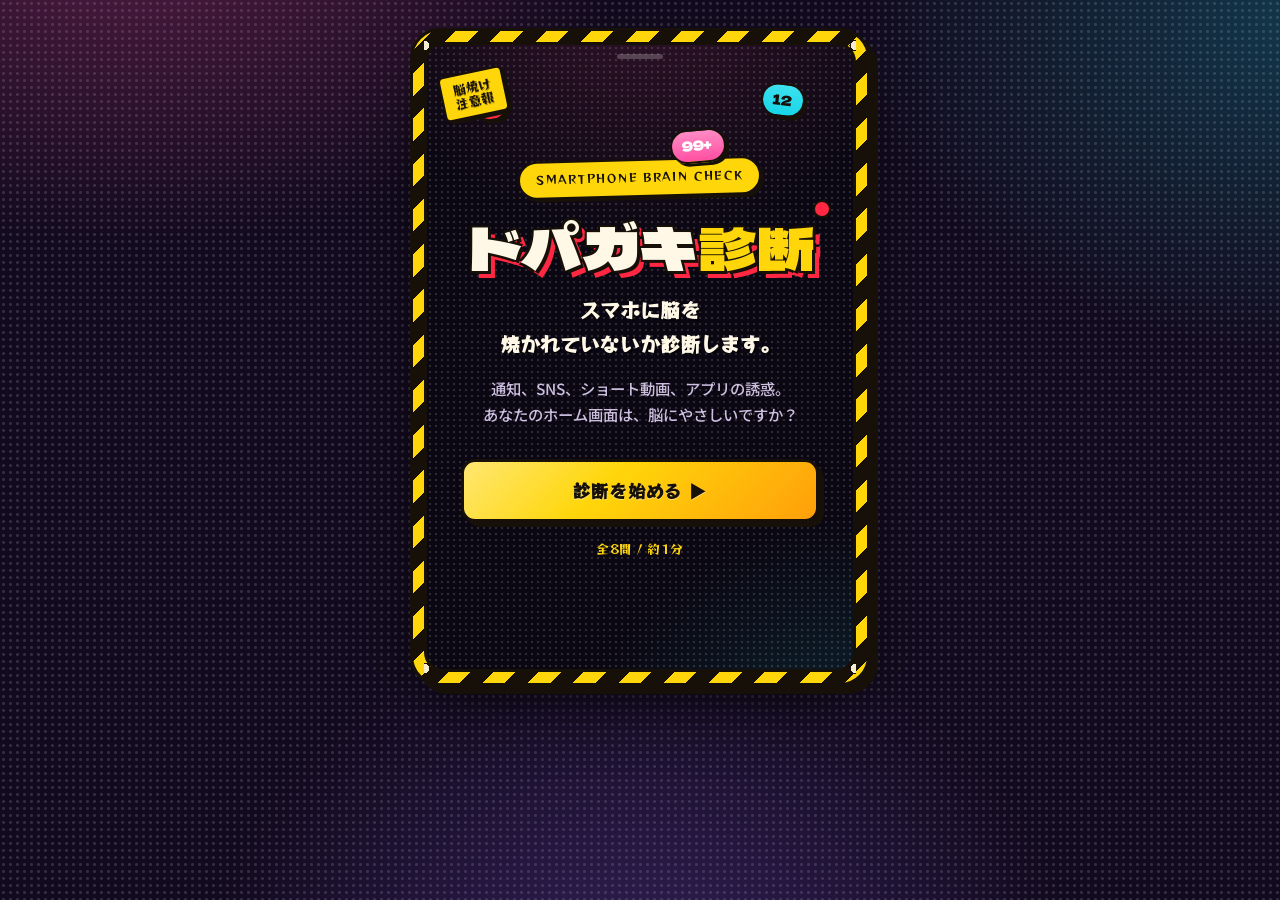
==== commit 015377ff: "結果画面の「もう一度診断する」ボタンを削除 - index.html からretryボタンを除去 - script.js のretryBtn参照とイベント登録を削除（null参照エラー防止）  Co-" ====
--- a/index.html
+++ b/index.html
@@ -93,9 +93,6 @@
           <a class="btn btn--note" href="https://note.com/ktomo_dev/n/n840410a45bac" target="_blank" rel="noopener">
             ドパガキ改善法はこちら
           </a>
-          <button class="btn btn--retry" id="retry-btn" type="button">
-            もう一度診断する
-          </button>
         </div>
 
         <p class="result-hash">#ドパガキ診断</p>
--- a/style.css
+++ b/style.css
@@ -71,6 +71,11 @@
   line-height: 1.7;
   -webkit-font-smoothing: antialiased;
   text-rendering: optimizeLegibility;
+
+  /* 日本語の禁則＋文節単位での自然な折り返し */
+  line-break: strict;          /* 行頭の小書き仮名・句読点を禁則 */
+  word-break: auto-phrase;     /* 対応ブラウザは文節で改行（非対応は通常折返し） */
+  overflow-wrap: anywhere;     /* URL等の長い文字列でもはみ出さない */
 
   display: flex;
   align-items: center;
@@ -262,6 +267,7 @@
   letter-spacing: 0.005em;
   margin: 20px 0 18px;
   color: var(--paper-2);
+  text-wrap: balance;
   /* 多重アウトラインで劇画タイトル */
   text-shadow:
     3px 3px 0 var(--ink),
@@ -296,6 +302,7 @@
   margin-bottom: 14px;
   color: var(--paper-2);
   text-shadow: 2px 2px 0 rgba(0, 0, 0, 0.5);
+  text-wrap: balance;
 }
 
 .sub-copy {
@@ -303,6 +310,7 @@
   font-weight: 500;
   color: var(--text-dim);
   margin-bottom: 32px;
+  text-wrap: pretty;
 }
 
 .meta-note {
@@ -481,6 +489,7 @@
   line-height: 1.45;
   margin-bottom: 20px;
   color: var(--ink);
+  text-wrap: balance;
 }
 
 /* 選択肢 ＝ 紙のシールボタン */
@@ -507,6 +516,7 @@
   font-size: clamp(0.95rem, 4vw, 1.02rem);
   font-weight: 600;
   line-height: 1.4;
+  text-wrap: pretty;
   cursor: pointer;
   box-shadow: 3px 3px 0 var(--ink);
   transition: transform 0.1s ease, box-shadow 0.1s ease,
@@ -686,6 +696,7 @@
   margin: 18px 6px 6px;
   color: var(--paper-2);
   text-shadow: 2px 2px 0 rgba(0, 0, 0, 0.5);
+  text-wrap: balance;
 }
 
 .share-sub {
